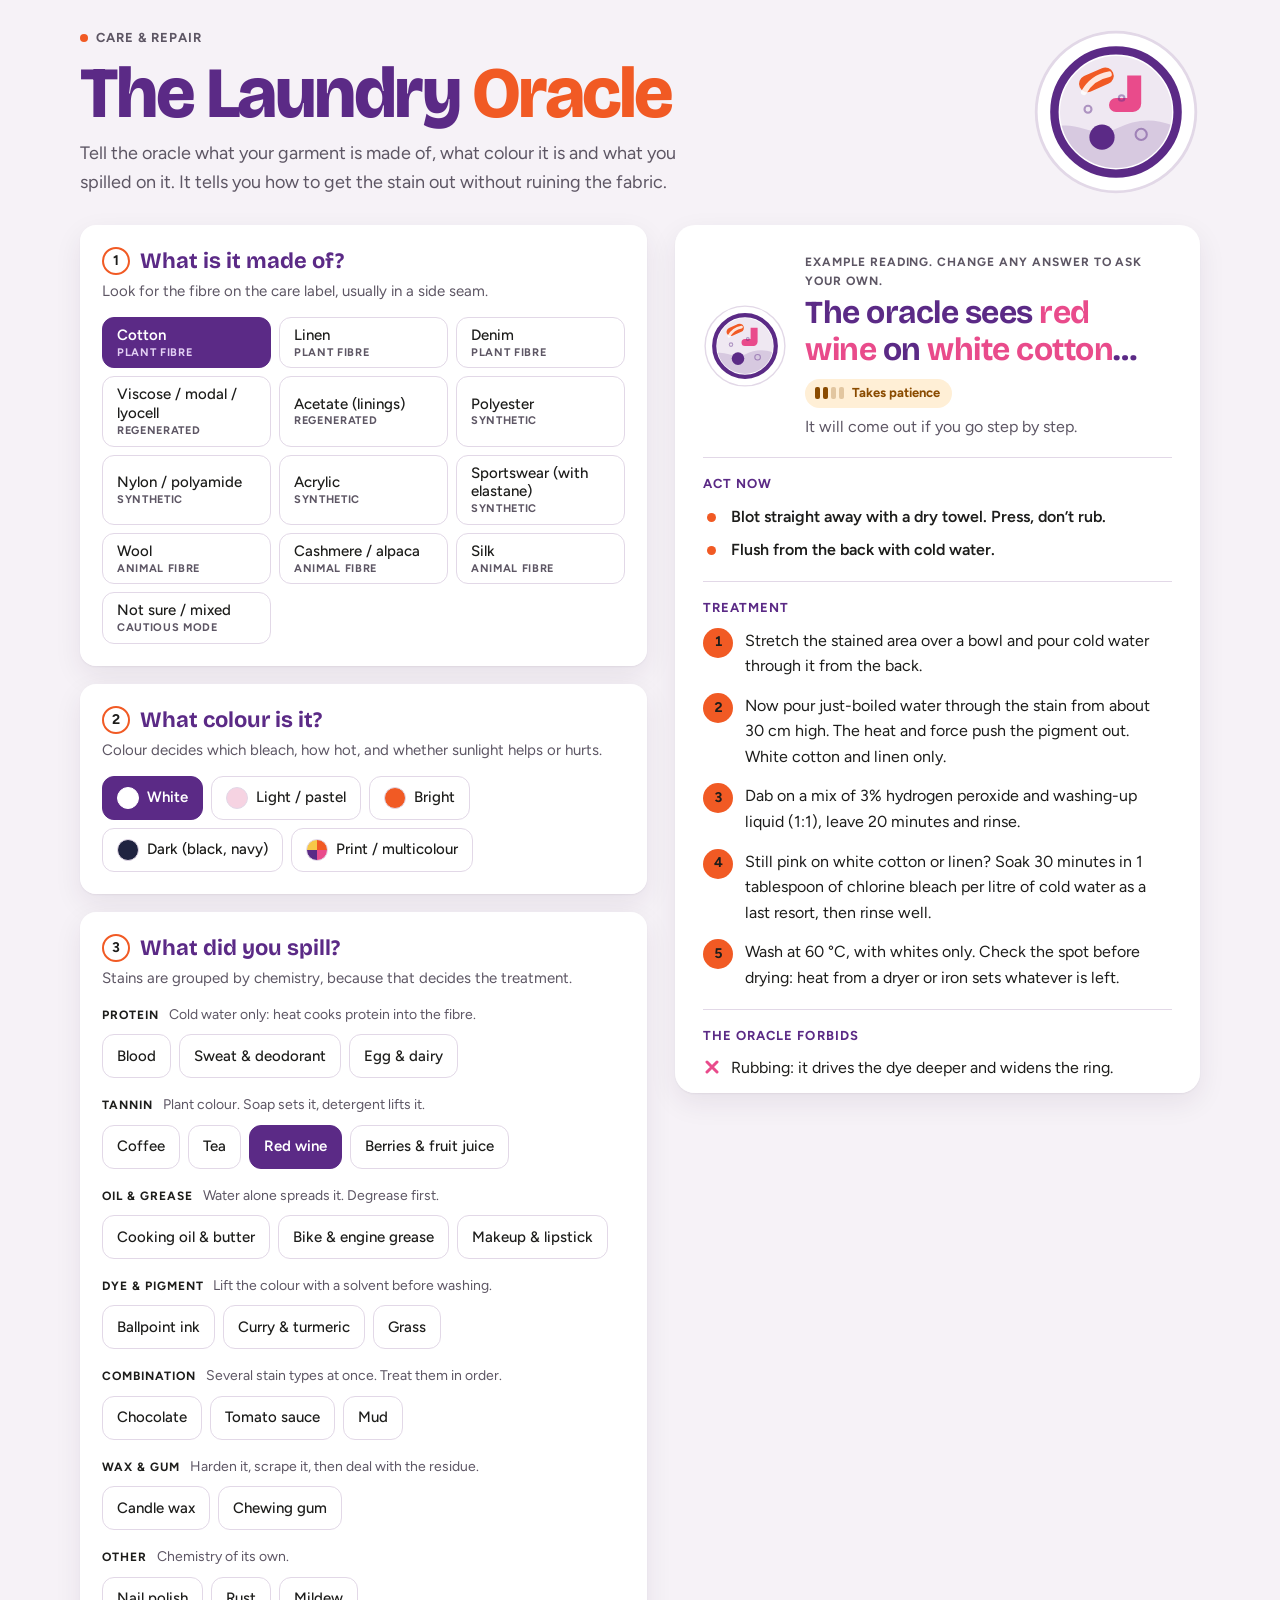
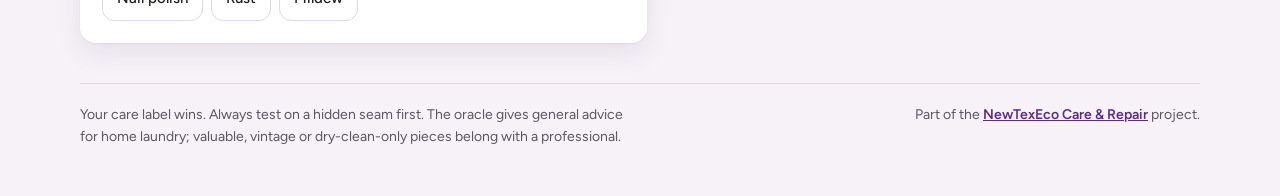
==== index.html @ 6cf2c3ff "Add the Laundry Oracle app Pick a textile, a colour and a stain; the oracle explains how to get it o" ====
<!doctype html>
<html lang="en">
<head>
  <meta charset="utf-8">
  <meta name="viewport" content="width=device-width, initial-scale=1, viewport-fit=cover">
  <title>Laundry Oracle</title>
  <meta name="description" content="Pick a textile, a colour and a stain. The Laundry Oracle tells you how to get it out without ruining the fabric. A NewTexEco Care & Repair tool.">
  <meta name="theme-color" content="#5B2A86">
  <meta property="og:type" content="website">
  <meta property="og:title" content="Laundry Oracle">
  <meta property="og:description" content="Pick a textile, a colour and a stain. The oracle tells you how to get it out.">
  <link rel="icon" href="data:image/svg+xml,%3Csvg xmlns='http://www.w3.org/2000/svg' viewBox='0 0 32 32'%3E%3Ccircle cx='16' cy='16' r='15' fill='%235B2A86'/%3E%3Ccircle cx='16' cy='16' r='10' fill='%23F6F2F7' stroke='%23F15A24' stroke-width='3'/%3E%3Ccircle cx='13.5' cy='18' r='3.5' fill='%23E94B8B'/%3E%3C/svg%3E">
  <link rel="preconnect" href="https://fonts.googleapis.com">
  <link rel="preconnect" href="https://fonts.gstatic.com" crossorigin>
  <link rel="stylesheet" href="https://fonts.googleapis.com/css2?family=Bricolage+Grotesque:opsz,wght@12..96,700;12..96,800&family=Figtree:wght@400;500;600;700&display=swap">
  <link rel="stylesheet" href="style.css">
</head>
<body>
  <main id="app" class="app">
    <noscript><p>The Laundry Oracle needs JavaScript to read your stain.</p></noscript>
  </main>
  <script src="oracle.js"></script>
  <script src="app.js"></script>
</body>
</html>
---- style.css ----
/* Layout: a masthead with a tumbling washing-machine porthole, then a workbench:
   the three questions on the left and the oracle's reading pinned beside them.
   On phones it is one column, with a dock that jumps to the reading. */
:root {
  /* NewTexEco Care & Repair palette */
  --orange: #F15A24;   /* primary accent, icons, highlights */
  --pink: #E94B8B;     /* highlight text, emphasis */
  --purple: #5B2A86;   /* headings, secondary text */
  --charcoal: #1D1D1B; /* body text */

  --bg: #F6F2F7;
  --surface: #FFFFFF;
  --surface-sunk: #EFE8F2;
  --line: #E2D8E7;
  --ink: var(--charcoal);
  --ink-soft: #5D5664;
  --heading: var(--purple);
  --accent: var(--orange);
  --on-accent: #1D1D1B;
  --emph: var(--pink);
  --select-bg: var(--purple);
  --select-fg: #FFFFFF;
  --select-tag: #E3D0F4;
  --focus: var(--orange);
  --shadow: 0 1px 2px rgba(45, 20, 66, 0.06), 0 10px 28px rgba(45, 20, 66, 0.08);

  /* Difficulty, kept apart from the brand accent */
  --lvl1-bg: #E2F3EA; --lvl1-fg: #17643F;
  --lvl2-bg: #FFEFD6; --lvl2-fg: #8A4B00;
  --lvl3-bg: #FCE2EE; --lvl3-fg: #A3164F;
  --lvl4-bg: #5B2A86; --lvl4-fg: #FFFFFF;

  --font-display: 'Bricolage Grotesque', 'Figtree', ui-sans-serif, system-ui, sans-serif;
  --font-body: 'Figtree', ui-sans-serif, system-ui, -apple-system, 'Segoe UI', Roboto, sans-serif;

  --radius: 16px;
}

@media (prefers-color-scheme: dark) {
  :root:not([data-theme="light"]) {
    --bg: #141017;
    --surface: #1F1924;
    --surface-sunk: #2A2230;
    --line: #3A3042;
    --ink: #F2EDF4;
    --ink-soft: #B6ACBD;
    --heading: #CDA9F0;
    --emph: #F06A9F;
    --select-bg: #CDA9F0;
    --select-fg: #1D1D1B;
    --select-tag: #4E3470;
    --shadow: 0 1px 2px rgba(0, 0, 0, 0.4);
    --lvl1-bg: #183526; --lvl1-fg: #8EE0B4;
    --lvl2-bg: #3A2A10; --lvl2-fg: #FFC475;
    --lvl3-bg: #3D1527; --lvl3-fg: #FF8DBB;
    --lvl4-bg: #CDA9F0; --lvl4-fg: #1D1D1B;
    color-scheme: dark;
  }
}
:root[data-theme="dark"] {
  --bg: #141017;
  --surface: #1F1924;
  --surface-sunk: #2A2230;
  --line: #3A3042;
  --ink: #F2EDF4;
  --ink-soft: #B6ACBD;
  --heading: #CDA9F0;
  --emph: #F06A9F;
  --select-bg: #CDA9F0;
  --select-fg: #1D1D1B;
  --select-tag: #4E3470;
  --shadow: 0 1px 2px rgba(0, 0, 0, 0.4);
  --lvl1-bg: #183526; --lvl1-fg: #8EE0B4;
  --lvl2-bg: #3A2A10; --lvl2-fg: #FFC475;
  --lvl3-bg: #3D1527; --lvl3-fg: #FF8DBB;
  --lvl4-bg: #CDA9F0; --lvl4-fg: #1D1D1B;
  color-scheme: dark;
}

/* === Base === */
*, *::before, *::after { box-sizing: border-box; }
[hidden] { display: none !important; }
html { -webkit-text-size-adjust: 100%; }
body {
  margin: 0;
  background: var(--bg);
  color: var(--ink);
  font: 400 1rem/1.6 var(--font-body);
  -webkit-font-smoothing: antialiased;
}
button, input, textarea { font: inherit; }

.app {
  max-width: 1200px;
  margin: 0 auto;
  padding-inline: clamp(16px, 4vw, 40px);
  padding-block: 20px 48px;
}

.sr {
  position: absolute;
  width: 1px;
  height: 1px;
  margin: -1px;
  padding: 0;
  overflow: hidden;
  clip: rect(0 0 0 0);
  white-space: nowrap;
  border: 0;
}

/* === Masthead === */
.masthead {
  display: grid;
  grid-template-columns: minmax(0, 1fr) auto;
  align-items: center;
  gap: 16px 32px;
  padding-block: 8px 28px;
}
.brandline {
  display: flex;
  align-items: center;
  gap: 8px;
  margin: 0;
  font-size: 0.8125rem;
  font-weight: 700;
  letter-spacing: 0.08em;
  text-transform: uppercase;
  color: var(--ink-soft);
}
.brandline::before {
  content: "";
  width: 8px;
  height: 8px;
  border-radius: 50%;
  background: var(--accent);
}
.masthead h1 {
  margin: 10px 0 12px;
  font-family: var(--font-display);
  font-weight: 800;
  font-size: clamp(2.5rem, 6.4vw, 4.5rem);
  line-height: 0.95;
  letter-spacing: -0.035em;
  color: var(--heading);
  text-wrap: balance;
}
.masthead h1 span { color: var(--accent); }
.lede {
  max-width: 54ch;
  margin: 0;
  font-size: 1.125rem;
  color: var(--ink-soft);
  text-wrap: pretty;
}
.masthead .porthole { width: clamp(84px, 15vw, 168px); }

/* === Porthole === */
.porthole { display: block; height: auto; max-width: 100%; overflow: visible; }
.ph-rim { fill: var(--surface); stroke: var(--line); stroke-width: 2; }
.ph-glass { fill: var(--surface-sunk); }
.ph-water { fill: var(--heading); opacity: 0.16; }
.ph-a { fill: var(--accent); }
.ph-b { fill: var(--emph); }
.ph-c { fill: var(--heading); }
.ph-bubble { fill: none; stroke: var(--heading); stroke-width: 1.5; opacity: 0.45; }
.ph-door { fill: none; stroke: var(--heading); stroke-width: 6; }
.ph-shine { fill: none; stroke: var(--surface); stroke-width: 4; stroke-linecap: round; opacity: 0.85; }
.ph-drum { transform-box: view-box; transform-origin: 60px 60px; }
.masthead .ph-drum { animation: drum-idle 28s linear infinite; }
.spin .ph-drum { animation: drum-spin 0.9s cubic-bezier(0.25, 0.8, 0.3, 1); }
@keyframes drum-idle { to { transform: rotate(360deg); } }
@keyframes drum-spin { from { transform: rotate(-320deg); } to { transform: rotate(0deg); } }

/* === Workbench === */
.bench {
  display: grid;
  grid-template-columns: minmax(0, 1fr);
  gap: 24px;
}

/* === Questions === */
.picker { display: grid; gap: 18px; min-width: 0; }
.q {
  min-width: 0;
  margin: 0;
  padding: clamp(16px, 2.4vw, 22px);
  border: 0;
  border-radius: var(--radius);
  background: var(--surface);
  box-shadow: var(--shadow);
}
.q legend {
  float: left;
  width: 100%;
  display: flex;
  align-items: center;
  gap: 10px;
  padding: 0;
  font-family: var(--font-display);
  font-weight: 700;
  font-size: 1.375rem;
  line-height: 1.2;
  color: var(--heading);
}
.q-num {
  display: inline-grid;
  place-items: center;
  flex: none;
  width: 1.75rem;
  height: 1.75rem;
  border: 2px solid var(--accent);
  border-radius: 50%;
  font: 700 0.875rem/1 var(--font-body);
  color: var(--ink);
}
.q-hint {
  clear: both;
  margin: 0;
  padding-top: 4px;
  padding-bottom: 14px;
  font-size: 0.9375rem;
  color: var(--ink-soft);
}

.chips { display: flex; flex-wrap: wrap; gap: 8px; }
.chips--grid { display: grid; grid-template-columns: repeat(auto-fill, minmax(150px, 1fr)); }
.chip {
  display: inline-flex;
  align-items: center;
  gap: 8px;
  min-height: 44px;
  padding: 8px 14px;
  border: 1.5px solid var(--line);
  border-radius: 12px;
  background: var(--surface);
  color: var(--ink);
  font-size: 0.9375rem;
  font-weight: 500;
  line-height: 1.25;
  cursor: pointer;
  user-select: none;
  transition: border-color 0.15s, background-color 0.15s, color 0.15s;
}
.chip:hover { border-color: var(--heading); }
input:checked + .chip {
  border-color: var(--select-bg);
  background: var(--select-bg);
  color: var(--select-fg);
  font-weight: 600;
}
input:focus-visible + .chip { outline: 3px solid var(--focus); outline-offset: 2px; }
.chip--textile { flex-direction: column; align-items: flex-start; justify-content: center; gap: 1px; }
.chip-tag {
  font-size: 0.6875rem;
  font-weight: 700;
  letter-spacing: 0.06em;
  text-transform: uppercase;
  color: var(--ink-soft);
}
input:checked + .chip .chip-tag { color: var(--select-tag); }
.swatch {
  flex: none;
  width: 22px;
  height: 22px;
  border: 1.5px solid var(--line);
  border-radius: 50%;
}
.swatch--print { background: conic-gradient(var(--orange) 0 25%, var(--pink) 0 50%, var(--purple) 0 75%, #F7C948 0); }
input:checked + .chip .swatch { border-color: var(--select-fg); }

.stain-groups { display: grid; gap: 16px; }
.group-head {
  display: flex;
  flex-wrap: wrap;
  align-items: baseline;
  gap: 2px 10px;
  margin: 0 0 8px;
  font-size: 0.875rem;
  color: var(--ink-soft);
}
.group-name {
  font-size: 0.75rem;
  font-weight: 700;
  letter-spacing: 0.08em;
  text-transform: uppercase;
  color: var(--ink);
}

/* === Reading === */
.reading {
  min-width: 0;
  padding: clamp(18px, 3vw, 28px);
  border-radius: calc(var(--radius) + 4px);
  background: var(--surface);
  box-shadow: var(--shadow);
  scroll-margin-top: 16px;
}
.reading-head {
  display: grid;
  grid-template-columns: auto minmax(0, 1fr);
  align-items: center;
  gap: 18px;
  padding-bottom: 18px;
  border-bottom: 1px solid var(--line);
}
.reading-head .porthole { width: clamp(64px, 9vw, 84px); }
.eyebrow {
  margin: 0;
  font-size: 0.75rem;
  font-weight: 700;
  letter-spacing: 0.08em;
  text-transform: uppercase;
  color: var(--ink-soft);
}
.prophecy {
  margin: 4px 0 10px;
  font-family: var(--font-display);
  font-weight: 700;
  font-size: clamp(1.45rem, 2.6vw, 2rem);
  line-height: 1.15;
  letter-spacing: -0.015em;
  color: var(--heading);
  text-wrap: balance;
}
.prophecy em { font-style: normal; color: var(--emph); }
.omen {
  display: flex;
  flex-wrap: wrap;
  align-items: center;
  gap: 6px 12px;
  margin: 0;
  color: var(--ink-soft);
}
.pill {
  display: inline-flex;
  align-items: center;
  gap: 8px;
  padding: 4px 12px 4px 10px;
  border-radius: 999px;
  background: var(--lvl-bg);
  color: var(--lvl-fg);
  font-size: 0.8125rem;
  font-weight: 700;
}
.pill[data-level="1"] { --lvl-bg: var(--lvl1-bg); --lvl-fg: var(--lvl1-fg); }
.pill[data-level="2"] { --lvl-bg: var(--lvl2-bg); --lvl-fg: var(--lvl2-fg); }
.pill[data-level="3"] { --lvl-bg: var(--lvl3-bg); --lvl-fg: var(--lvl3-fg); }
.pill[data-level="4"] { --lvl-bg: var(--lvl4-bg); --lvl-fg: var(--lvl4-fg); }
.meter { display: inline-flex; gap: 3px; }
.meter i { width: 5px; height: 12px; border-radius: 2px; background: currentColor; opacity: 0.25; }
.meter i.on { opacity: 1; }

.reading-body.fresh { animation: settle 0.45s ease-out; }
@keyframes settle { from { opacity: 0.35; transform: translateY(4px); } }

.block { padding-block: 18px; border-bottom: 1px solid var(--line); }
.block h3 {
  margin: 0 0 12px;
  font-size: 0.8125rem;
  font-weight: 700;
  line-height: 1.2;
  letter-spacing: 0.08em;
  text-transform: uppercase;
  color: var(--heading);
}
.list { display: grid; gap: 8px; margin: 0; padding: 0; list-style: none; }
.list li { display: grid; grid-template-columns: 18px minmax(0, 1fr); gap: 10px; }
.list li::before {
  content: "";
  width: 9px;
  height: 9px;
  margin: 0.55em 0 0 4px;
  border-radius: 50%;
  background: var(--accent);
}
.act-now .list li { font-weight: 600; }

.steps { display: grid; gap: 14px; margin: 0; padding: 0; list-style: none; counter-reset: step; }
.steps li { display: grid; grid-template-columns: 30px minmax(0, 1fr); gap: 12px; counter-increment: step; }
.steps li::before {
  content: counter(step);
  display: grid;
  place-items: center;
  width: 30px;
  height: 30px;
  border-radius: 50%;
  background: var(--accent);
  color: var(--on-accent);
  font-weight: 700;
  font-size: 0.875rem;
  font-variant-numeric: tabular-nums;
}
.caution {
  display: inline-block;
  margin-right: 6px;
  padding: 1px 8px;
  border-radius: 999px;
  background: var(--lvl2-bg);
  color: var(--lvl2-fg);
  font-size: 0.6875rem;
  font-weight: 700;
  letter-spacing: 0.06em;
  text-transform: uppercase;
  vertical-align: 2px;
}

.forbid .list li::before {
  width: 14px;
  height: 14px;
  margin: 0.3em 0 0 2px;
  border-radius: 0;
  background: var(--emph);
  -webkit-mask: var(--x-mark) center / contain no-repeat;
  mask: var(--x-mark) center / contain no-repeat;
}
.forbid { --x-mark: url("data:image/svg+xml,%3Csvg xmlns='http://www.w3.org/2000/svg' viewBox='0 0 14 14'%3E%3Cpath d='M2 2l10 10M12 2L2 12' stroke='black' stroke-width='3' stroke-linecap='round'/%3E%3C/svg%3E"); }

.care-row {
  display: grid;
  grid-template-columns: repeat(auto-fit, minmax(54px, 1fr));
  gap: 12px 6px;
  margin: 0 0 14px;
}
.care-sym { display: grid; justify-items: center; align-content: start; gap: 6px; margin: 0; text-align: center; }
.care-sym svg { width: 46px; height: 46px; color: var(--ink); }
.care-sym.is-on svg { color: var(--accent); }
.care-sym figcaption { font-size: 0.75rem; line-height: 1.3; color: var(--ink-soft); }
.care-lines { margin: 0; padding-left: 1.1rem; color: var(--ink-soft); font-size: 0.9375rem; }
.care-lines li + li { margin-top: 2px; }

.kit-list { display: flex; flex-wrap: wrap; gap: 6px; margin: 0; padding: 0; list-style: none; }
.kit-list li {
  padding: 4px 12px;
  border-radius: 999px;
  background: var(--surface-sunk);
  font-size: 0.875rem;
}

.tip { margin: 0; padding-block: 16px; font-size: 0.9375rem; }
.tip strong { color: var(--emph); }

.dried {
  padding: 12px 14px;
  border-radius: 12px;
  background: var(--surface-sunk);
}
.dried summary { font-weight: 600; cursor: pointer; }
.dried summary:focus-visible { outline: 3px solid var(--focus); outline-offset: 2px; border-radius: 4px; }
.dried p { margin: 8px 0 0; font-size: 0.9375rem; color: var(--ink-soft); }

.actions { display: flex; flex-wrap: wrap; align-items: center; gap: 8px 14px; padding-top: 18px; }
.btn {
  appearance: none;
  min-height: 44px;
  padding: 12px 20px;
  border: 0;
  border-radius: 999px;
  background: var(--select-bg);
  color: var(--select-fg);
  font-size: 0.9375rem;
  font-weight: 700;
  line-height: 1;
  cursor: pointer;
  transition: background-color 0.15s, color 0.15s;
}
.btn:hover { background: var(--accent); color: var(--on-accent); }
.btn:focus-visible { outline: 3px solid var(--focus); outline-offset: 2px; }
.copy-status { font-size: 0.875rem; color: var(--ink-soft); }
.copy-fallback {
  width: 100%;
  min-height: 180px;
  padding: 10px;
  border: 1px solid var(--line);
  border-radius: 10px;
  background: var(--surface-sunk);
  color: var(--ink);
  font: 0.8125rem/1.5 ui-monospace, SFMono-Regular, Menlo, Consolas, monospace;
}

/* === Footer === */
.site-foot {
  display: flex;
  flex-wrap: wrap;
  justify-content: space-between;
  gap: 8px 24px;
  margin-top: 40px;
  padding-top: 20px;
  border-top: 1px solid var(--line);
  font-size: 0.875rem;
  color: var(--ink-soft);
}
.site-foot p { margin: 0; max-width: 62ch; }
.site-foot a { color: var(--heading); font-weight: 600; }
.site-foot a:focus-visible { outline: 3px solid var(--focus); outline-offset: 2px; }

/* === Phone dock === */
.dock {
  position: fixed;
  left: 0;
  right: 0;
  bottom: 0;
  z-index: 10;
  display: flex;
  align-items: center;
  justify-content: space-between;
  gap: 12px;
  padding: 10px 16px calc(10px + env(safe-area-inset-bottom, 0px));
  background: var(--select-bg);
  color: var(--select-fg);
  transition: transform 0.2s ease;
}
.dock.is-away { transform: translateY(110%); }
.dock-sum {
  min-width: 0;
  overflow: hidden;
  font-size: 0.875rem;
  font-weight: 600;
  text-overflow: ellipsis;
  white-space: nowrap;
}
.dock .btn { flex: none; padding: 10px 16px; background: var(--accent); color: var(--on-accent); }

@media (max-width: 959px) {
  .app { padding-bottom: 96px; }
}

@media (min-width: 960px) {
  .bench {
    grid-template-columns: minmax(0, 1.08fr) minmax(0, 1fr);
    align-items: start;
    gap: 28px;
  }
  .reading {
    position: sticky;
    top: calc(env(safe-area-inset-top, 0px) + 16px);
    max-height: calc(100vh - 32px);
    overflow-y: auto;
    overscroll-behavior: contain;
  }
  .dock { display: none; }
}

@media (max-width: 480px) {
  .masthead { grid-template-columns: minmax(0, 1fr) 76px; gap: 12px; }
  .lede { font-size: 1rem; }
  .chips--grid { grid-template-columns: repeat(2, minmax(0, 1fr)); }
  .reading-head { gap: 12px; align-items: start; }
  .reading-head .porthole { width: 52px; }
}

@media (prefers-reduced-motion: reduce) {
  *, *::before, *::after {
    animation: none !important;
    transition: none !important;
  }
}
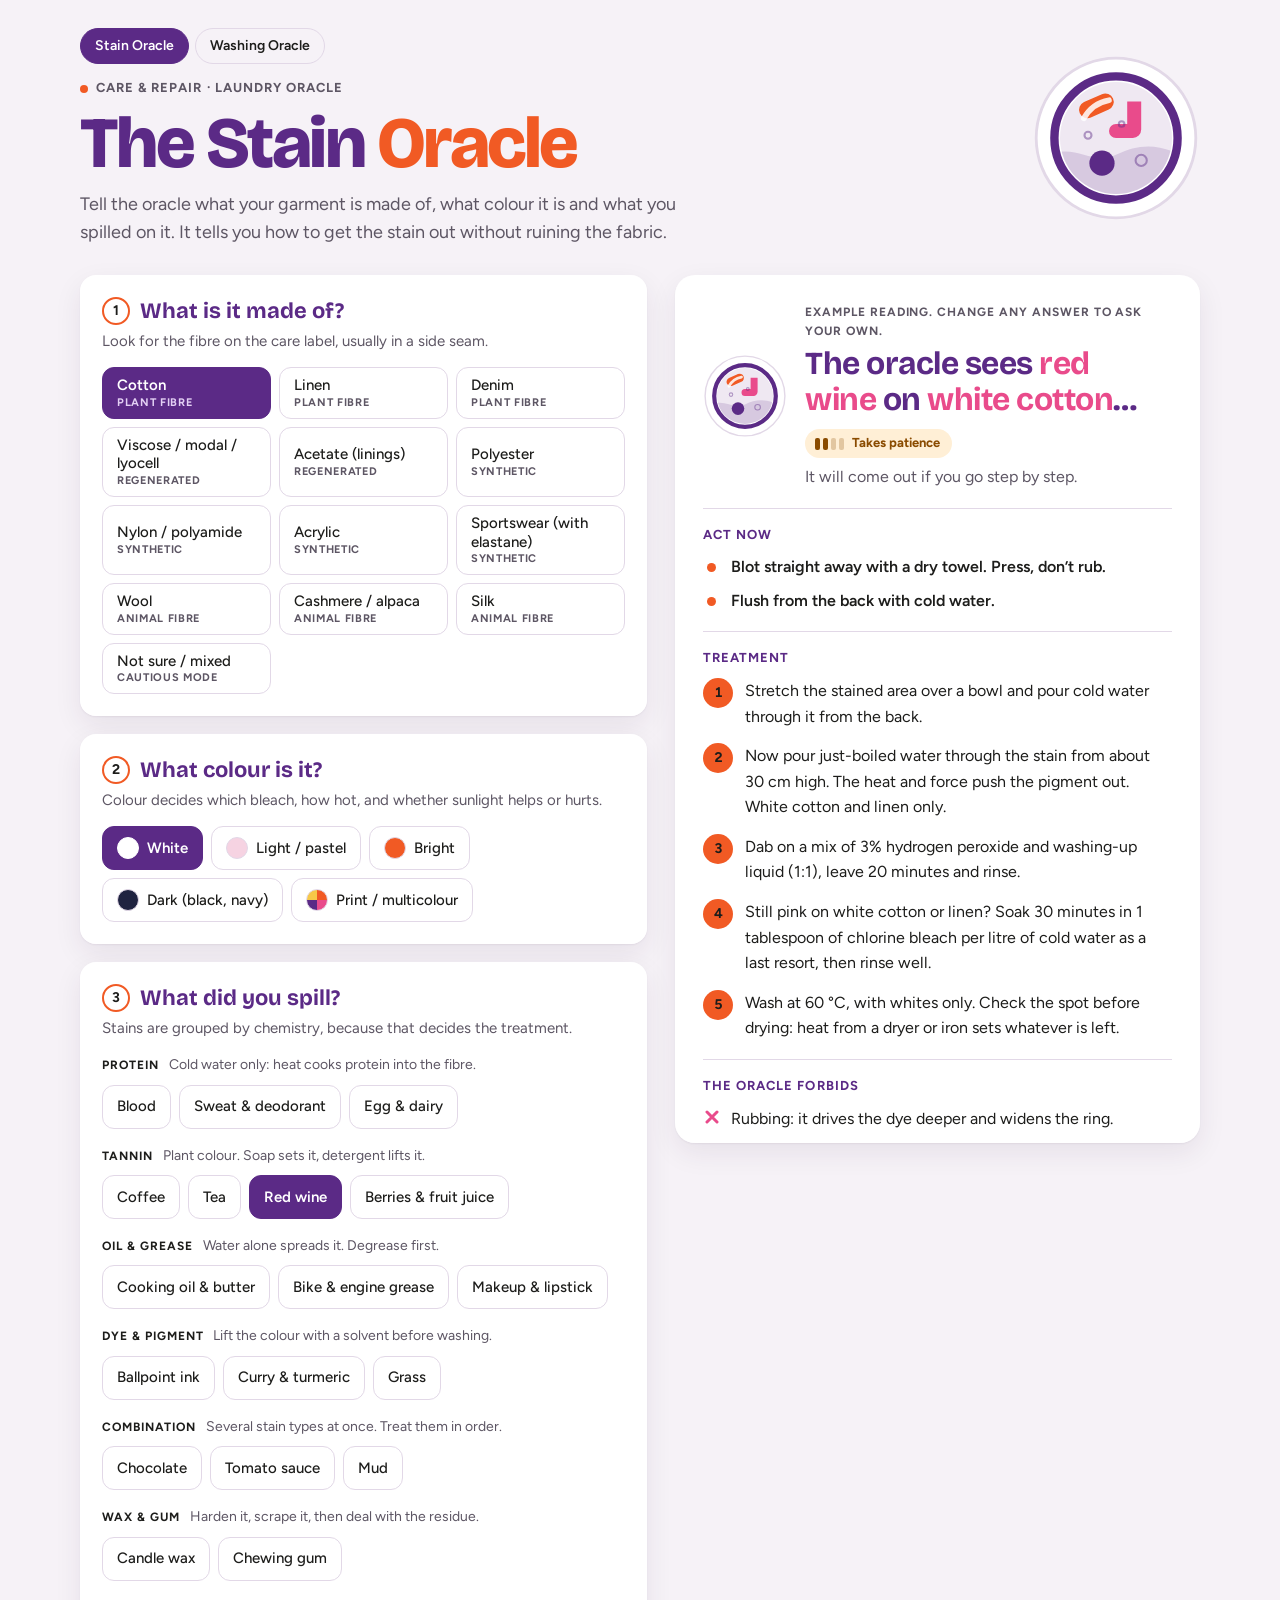
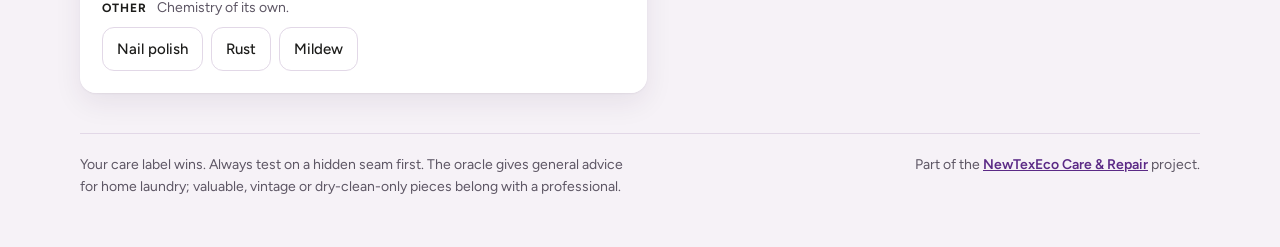
==== commit f57c9786: "Add the Washing Oracle and link it from the Stain Oracle A second page at /washing/: say what matter" ====
--- a/index.html
+++ b/index.html
@@ -3,7 +3,7 @@
 <head>
   <meta charset="utf-8">
   <meta name="viewport" content="width=device-width, initial-scale=1, viewport-fit=cover">
-  <title>Laundry Oracle</title>
+  <title>Stain Oracle</title>
   <meta name="description" content="Pick a textile, a colour and a stain. The Laundry Oracle tells you how to get it out without ruining the fabric. A NewTexEco Care & Repair tool.">
   <meta name="theme-color" content="#5B2A86">
   <meta property="og:type" content="website">
--- a/style.css
+++ b/style.css
@@ -478,6 +478,34 @@
   font: 0.8125rem/1.5 ui-monospace, SFMono-Regular, Menlo, Consolas, monospace;
 }
 
+/* === Nav between the two oracles === */
+.oracle-nav { display: flex; flex-wrap: wrap; gap: 6px; margin: 0 0 14px; }
+.oracle-nav a {
+  display: inline-flex;
+  align-items: center;
+  min-height: 36px;
+  padding: 6px 14px;
+  border: 1.5px solid var(--line);
+  border-radius: 999px;
+  color: var(--ink);
+  font-size: 0.875rem;
+  font-weight: 600;
+  text-decoration: none;
+}
+.oracle-nav a:hover { border-color: var(--heading); }
+.oracle-nav a[aria-current="page"] { border-color: var(--select-bg); background: var(--select-bg); color: var(--select-fg); }
+.oracle-nav a:focus-visible { outline: 3px solid var(--focus); outline-offset: 2px; }
+
+.btn--ghost {
+  display: inline-flex;
+  align-items: center;
+  border: 1.5px solid var(--select-bg);
+  background: transparent;
+  color: var(--heading);
+  text-decoration: none;
+}
+.btn--ghost:hover { border-color: var(--accent); }
+
 /* === Footer === */
 .site-foot {
   display: flex;
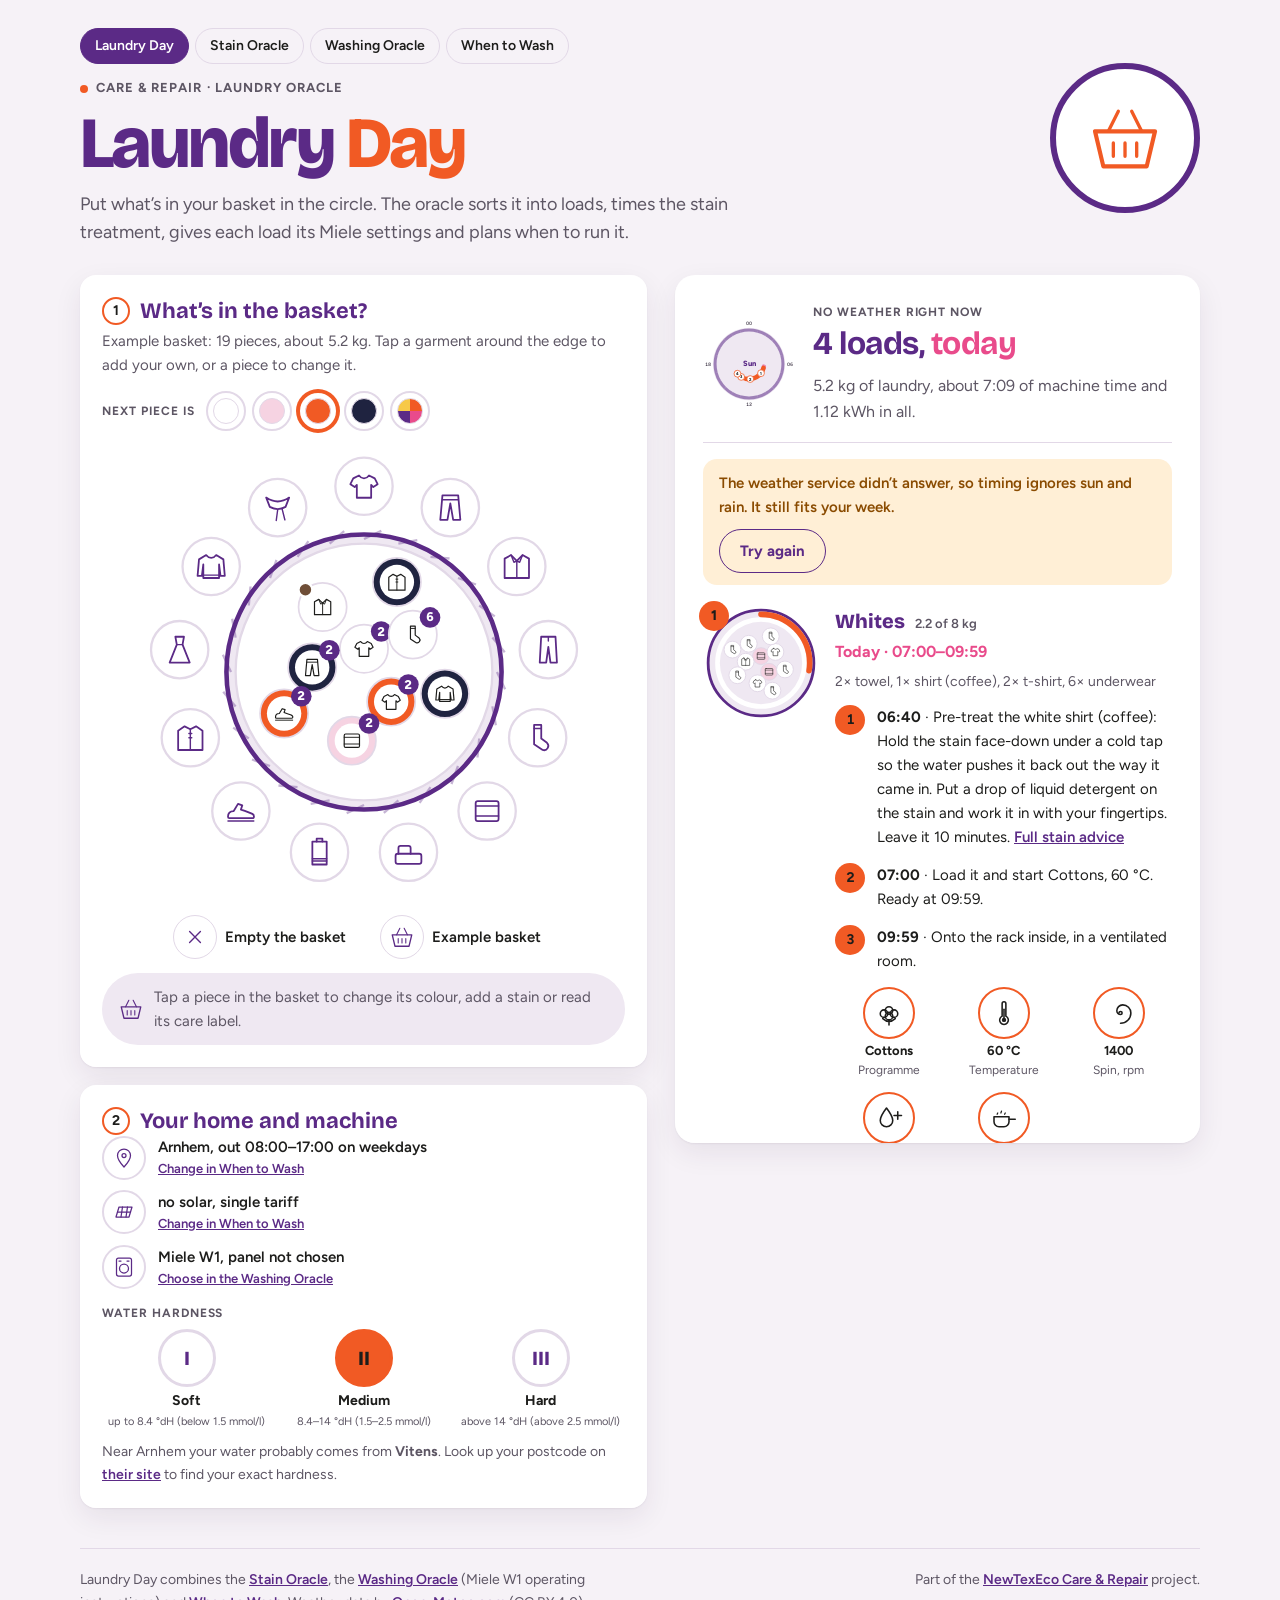
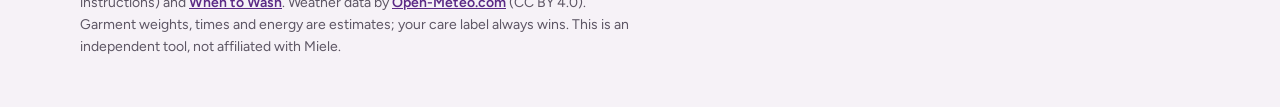
==== commit fc5d53ca: "Add Laundry Day as the front page: basket to loads to a timed day plan Laundry Day brings the three " ====
--- a/index.html
+++ b/index.html
@@ -3,23 +3,31 @@
 <head>
   <meta charset="utf-8">
   <meta name="viewport" content="width=device-width, initial-scale=1, viewport-fit=cover">
-  <title>Stain Oracle</title>
-  <meta name="description" content="Pick a textile, a colour and a stain. The Laundry Oracle tells you how to get it out without ruining the fabric. A NewTexEco Care & Repair tool.">
+  <title>Laundry Day</title>
+  <meta name="description" content="Put your laundry basket in the circle: Laundry Day sorts it into loads, times the stain treatment, gives each load its Miele settings and plans when to run it. A NewTexEco Care & Repair tool.">
   <meta name="theme-color" content="#5B2A86">
   <meta property="og:type" content="website">
-  <meta property="og:title" content="Laundry Oracle">
-  <meta property="og:description" content="Pick a textile, a colour and a stain. The oracle tells you how to get it out.">
+  <meta property="og:title" content="Laundry Day">
+  <meta property="og:description" content="Sort your basket into loads, treat the stains on time, wash with the right settings at the right moment.">
   <link rel="icon" href="data:image/svg+xml,%3Csvg xmlns='http://www.w3.org/2000/svg' viewBox='0 0 32 32'%3E%3Ccircle cx='16' cy='16' r='15' fill='%235B2A86'/%3E%3Ccircle cx='16' cy='16' r='10' fill='%23F6F2F7' stroke='%23F15A24' stroke-width='3'/%3E%3Ccircle cx='13.5' cy='18' r='3.5' fill='%23E94B8B'/%3E%3C/svg%3E">
   <link rel="preconnect" href="https://fonts.googleapis.com">
   <link rel="preconnect" href="https://fonts.gstatic.com" crossorigin>
-  <link rel="stylesheet" href="https://fonts.googleapis.com/css2?family=Bricolage+Grotesque:opsz,wght@12..96,700;12..96,800&family=Figtree:wght@400;500;600;700&display=swap">
+  <link rel="preconnect" href="https://api.open-meteo.com" crossorigin>
+  <link rel="stylesheet" href="https://fonts.googleapis.com/css2?family=Bricolage+Grotesque:opsz,wght@12..96,700;12..96,800&family=Figtree:wght@400;500;600;700;800&display=swap">
   <link rel="stylesheet" href="style.css">
+  <link rel="stylesheet" href="washing/washing.css">
+  <link rel="stylesheet" href="when/when.css">
+  <link rel="stylesheet" href="day/day.css">
 </head>
 <body>
   <main id="app" class="app">
-    <noscript><p>The Laundry Oracle needs JavaScript to read your stain.</p></noscript>
+    <noscript><p>Laundry Day needs JavaScript to sort your basket and plan your loads.</p></noscript>
   </main>
   <script src="oracle.js"></script>
-  <script src="app.js"></script>
+  <script src="washing/icons.js"></script>
+  <script src="washing/washing.js"></script>
+  <script src="when/when.js"></script>
+  <script src="day/day.js"></script>
+  <script src="day/day-app.js"></script>
 </body>
 </html>
--- a/washing/washing.css
+++ b/washing/washing.css
@@ -0,0 +1,308 @@
+/* Washing Oracle: styles on top of ../style.css (same tokens, same workbench).
+   Every control is a circle or a polygon, like the machine: dial, porthole, round sensor buttons. */
+
+/* === Questions === */
+.q-row { display: grid; grid-template-columns: minmax(0, 1fr); gap: 18px; }
+/* Three across only when the form has the full page width (tablet); stacked beside the reading. */
+@media (min-width: 720px) and (max-width: 959px) { .q-row { grid-template-columns: repeat(3, minmax(0, 1fr)); } }
+.q--mini legend { font-size: 1.125rem; }
+.q--mini .mini-wrap { clear: both; padding-top: 6px; }
+
+/* Balance pad */
+.pad-wrap { clear: both; position: relative; display: grid; justify-items: center; gap: 10px; }
+.pad { width: 100%; max-width: 440px; height: auto; touch-action: none; cursor: crosshair; border-radius: 12px; }
+.pad:focus-visible { outline: 3px solid var(--focus); outline-offset: 4px; }
+.pad-face { fill: var(--surface-sunk); stroke: var(--line); stroke-width: 2; }
+.pad-ring { fill: none; stroke: var(--line); stroke-width: 1.5; stroke-dasharray: 4 5; }
+.pad-spoke { stroke: var(--line); stroke-width: 1.2; }
+.pad-weights { fill: var(--accent); fill-opacity: 0.22; stroke: var(--accent); stroke-width: 2.5; stroke-linejoin: round; transition: all 0.12s; }
+.corner { cursor: pointer; outline: none; }
+.corner-hit { fill: transparent; }
+.corner-dot { fill: var(--surface); stroke: var(--heading); stroke-width: 2.5; }
+.corner-name { font-family: var(--font-body); font-size: 13px; font-weight: 700; fill: var(--ink); }
+.corner-pct { font-size: 12px; font-weight: 600; fill: var(--ink-soft); font-variant-numeric: tabular-nums; }
+.corner.is-strong .corner-name { fill: var(--heading); }
+.corner.is-strong .corner-pct { fill: var(--emph); font-weight: 800; }
+.corner.is-strong .corner-dot { fill: var(--accent); stroke: var(--accent); }
+.corner:hover .corner-dot, .corner:focus-visible .corner-dot { fill: var(--accent); stroke: var(--accent); }
+.corner:focus-visible .corner-hit { stroke: var(--focus); stroke-width: 3; }
+.handle-halo { fill: var(--select-bg); fill-opacity: 0.18; }
+.handle-dot { fill: var(--select-bg); stroke: var(--surface); stroke-width: 3; }
+.pad:active .handle-halo { fill-opacity: 0.3; }
+
+.round-btn {
+  appearance: none;
+  display: inline-flex;
+  align-items: center;
+  gap: 8px;
+  padding: 0 14px 0 0;
+  border: 0;
+  background: none;
+  color: var(--ink);
+  font-weight: 600;
+  font-size: 0.9375rem;
+  cursor: pointer;
+  border-radius: 999px;
+}
+.round-btn:focus-visible { outline: 3px solid var(--focus); outline-offset: 2px; }
+.round-btn-face {
+  display: inline-grid;
+  place-items: center;
+  flex: none;
+  width: 44px;
+  height: 44px;
+  border: 1.5px solid var(--line);
+  border-radius: 50%;
+  background: var(--surface);
+  color: var(--heading);
+}
+.round-btn-face .icon { width: 26px; height: 26px; }
+.round-btn:hover .round-btn-face { border-color: var(--accent); color: var(--accent); }
+
+/* Fabric dial */
+.dial-wrap { clear: both; display: grid; justify-items: center; }
+.dial { width: 100%; max-width: 460px; height: auto; touch-action: none; border-radius: 50%; }
+.dial-wrap:focus-within .dial { outline: 3px solid var(--focus); outline-offset: 2px; }
+.dial-bezel { fill: none; stroke: var(--line); stroke-width: 2; }
+.dial-tick { stroke: var(--line); stroke-width: 3; stroke-linecap: round; }
+.dial-tick.is-on { stroke: var(--accent); stroke-width: 5; }
+.dial-label { font-family: var(--font-body); font-size: 15px; font-weight: 500; fill: var(--ink-soft); cursor: pointer; }
+.dial-label:hover { fill: var(--ink); }
+.dial-label.is-on { fill: var(--heading); font-weight: 800; }
+.knob { cursor: grab; }
+.knob:active { cursor: grabbing; }
+.knob-face { fill: var(--surface); stroke: var(--line); stroke-width: 2; filter: drop-shadow(0 3px 6px rgba(45, 20, 66, 0.15)); }
+.knob-ring { fill: var(--surface-sunk); }
+.knob-pointer { transform-box: view-box; transform-origin: 0 0; transition: transform 0.35s cubic-bezier(0.3, 0.7, 0.3, 1); }
+.knob-pointer rect { fill: var(--accent); }
+.knob-name { font-family: var(--font-display); font-size: 24px; font-weight: 800; fill: var(--heading); }
+.knob-tag { font-size: 11px; font-weight: 700; letter-spacing: 0.08em; text-transform: uppercase; fill: var(--ink-soft); }
+
+/* Colour, soil, load */
+.mini-wrap { display: grid; justify-items: center; }
+.mini { width: 100%; max-width: 260px; height: auto; touch-action: none; }
+.mini-wrap:focus-within .mini { outline: 3px solid var(--focus); outline-offset: 2px; border-radius: 16px; }
+.mini-rim { fill: var(--surface); stroke: var(--heading); stroke-width: 5; }
+.mini-glass { fill: var(--surface-sunk); stroke: var(--line); stroke-width: 1.5; transition: fill 0.2s; }
+.mini-shine { fill: none; stroke: var(--surface); stroke-width: 4; stroke-linecap: round; opacity: 0.8; }
+.mini-caption { font-size: 15px; font-weight: 700; fill: var(--ink); }
+.sw { cursor: pointer; }
+.sw-ring { fill: var(--surface); stroke: var(--line); stroke-width: 2; }
+.sw-fill { stroke: var(--line); stroke-width: 1.5; }
+.sw:hover .sw-ring { stroke: var(--heading); }
+.sw.is-on .sw-ring { stroke: var(--accent); stroke-width: 4; }
+.opt { cursor: pointer; }
+.opt-hit { fill: transparent; }
+.opt .icon { color: var(--ink-soft); }
+.opt-label { font-size: 13px; font-weight: 600; fill: var(--ink-soft); }
+.opt:hover .icon, .opt:hover .opt-label { color: var(--ink); fill: var(--ink); }
+.opt.is-on .icon { color: var(--accent); }
+.opt.is-on .opt-label { fill: var(--heading); font-weight: 800; }
+.knob--small .knob-face { fill: var(--surface); }
+#soil-pointer { transform-box: view-box; transition: transform 0.3s cubic-bezier(0.3, 0.7, 0.3, 1); }
+#soil-pointer rect { fill: var(--accent); }
+.drum-load { fill: var(--emph); fill-opacity: 0.55; stroke: var(--emph); stroke-width: 2; transition: d 0.3s; }
+.drum-door { fill: none; stroke: var(--line); stroke-width: 3; }
+.lvl-dot { fill: var(--surface); stroke: var(--line); stroke-width: 2; }
+.opt.is-on .lvl-dot { fill: var(--accent); stroke: var(--accent); }
+
+.stain-link {
+  display: flex;
+  align-items: center;
+  gap: 12px;
+  padding: 14px 18px 14px 14px;
+  border-radius: 999px;
+  background: var(--surface);
+  box-shadow: var(--shadow);
+  color: var(--ink);
+  text-decoration: none;
+  font-size: 0.9375rem;
+}
+.stain-link strong { color: var(--heading); }
+.stain-link:hover .round-btn-face { border-color: var(--accent); color: var(--accent); }
+.stain-link:focus-visible { outline: 3px solid var(--focus); outline-offset: 2px; }
+
+/* === Reading === */
+.callout {
+  display: grid;
+  gap: 6px;
+  margin: 16px 0 0;
+  padding: 12px 16px;
+  border-radius: 14px;
+  background: var(--lvl2-bg);
+  color: var(--lvl2-fg);
+  list-style: none;
+  font-size: 0.9375rem;
+  font-weight: 600;
+}
+.sensors {
+  display: grid;
+  grid-template-columns: repeat(auto-fill, minmax(92px, 1fr));
+  gap: 14px 8px;
+  margin: 0;
+  padding: 0;
+  list-style: none;
+}
+.sensor { display: grid; justify-items: center; align-content: start; gap: 4px; text-align: center; min-width: 0; }
+.sensor-face {
+  display: grid;
+  place-items: center;
+  width: 64px;
+  height: 64px;
+  border: 2px solid var(--accent);
+  border-radius: 50%;
+  background: var(--surface);
+  color: var(--ink);
+}
+.sensor-face .icon { width: 36px; height: 36px; }
+.sensor-face--sm { width: 48px; height: 48px; flex: none; }
+.sensor-face--sm .icon { width: 28px; height: 28px; }
+.sensor-value { font-weight: 700; font-size: 0.9375rem; line-height: 1.2; overflow-wrap: anywhere; }
+.sensor-cap { font-size: 0.75rem; color: var(--ink-soft); line-height: 1.25; }
+.note { margin: 14px 0 0; font-size: 0.9375rem; color: var(--ink-soft); }
+
+.gauges { display: grid; grid-template-columns: repeat(3, minmax(0, 1fr)); gap: 8px; }
+.gauge { display: grid; justify-items: center; gap: 4px; margin: 0; text-align: center; }
+.gauge > svg { width: 84px; height: 84px; }
+.gauge .icon { color: var(--ink-soft); }
+.g-track { fill: none; stroke: var(--surface-sunk); stroke-width: 8; }
+.g-arc { fill: none; stroke: var(--accent); stroke-width: 8; stroke-linecap: round; }
+.gauge figcaption { display: grid; line-height: 1.25; }
+.gauge strong { font-size: 1rem; font-variant-numeric: tabular-nums; }
+.gauge span { font-size: 0.75rem; color: var(--ink-soft); }
+
+.panel-scroll { overflow-x: auto; margin: 0 -4px 14px; padding: 4px; }
+.panel { display: block; width: 100%; min-width: 440px; height: auto; font-family: var(--font-body); }
+.pn-fascia { fill: var(--surface-sunk); stroke: var(--line); stroke-width: 2; }
+.pn-bezel { fill: var(--surface); stroke: var(--line); stroke-width: 2; }
+.pn-knob { fill: var(--surface); stroke: var(--ink-soft); stroke-width: 2; }
+.pn-tick { stroke: var(--ink-soft); stroke-width: 2.5; stroke-linecap: round; opacity: 0.5; }
+.pn-tick.is-lit { stroke: var(--accent); stroke-width: 4; opacity: 1; }
+.pn-pointer { stroke: var(--accent); stroke-width: 6; stroke-linecap: round; }
+.pn-hub { fill: var(--accent); }
+.pn-callout { font-size: 15px; font-weight: 800; fill: var(--heading); }
+.pn-dim { color: var(--ink-soft); }
+.pn-screen { fill: #1D1D1B; }
+.pn-digits { font: 700 24px/1 ui-monospace, SFMono-Regular, Menlo, Consolas, monospace; fill: #F7F3F8; letter-spacing: 0.06em; }
+.pn-line { font: 700 18px/1 ui-monospace, SFMono-Regular, Menlo, Consolas, monospace; fill: #F7F3F8; white-space: pre; }
+.pn-note { font-size: 14px; font-weight: 600; fill: var(--ink); }
+.pn-hint { font-size: 12px; fill: var(--ink-soft); }
+.pn-led circle { fill: var(--surface); stroke: var(--ink-soft); stroke-width: 1.5; }
+.pn-led text { font-size: 12px; font-weight: 600; fill: var(--ink-soft); }
+.pn-led.is-lit circle { fill: var(--accent); stroke: var(--accent); }
+.pn-led.is-lit text { fill: var(--ink); font-weight: 800; }
+.pn-pill rect { fill: var(--surface); stroke: var(--line); stroke-width: 1.5; }
+.pn-pill text { font-size: 12px; font-weight: 600; fill: var(--ink-soft); }
+.pn-pill.is-lit rect { fill: var(--accent); stroke: var(--accent); }
+.pn-pill.is-lit text { fill: var(--on-accent); font-weight: 800; }
+.pn-sensor circle { fill: var(--surface); stroke: var(--line); stroke-width: 1.5; }
+.pn-sensor .icon { color: var(--ink-soft); }
+.pn-sensor.is-lit circle { fill: var(--accent); stroke: var(--accent); }
+.pn-sensor.is-lit .icon { color: var(--on-accent); }
+.pn-sym { font-size: 15px; font-weight: 700; fill: var(--ink-soft); }
+.pn-sym--ok { font-size: 10px; }
+.pn-cap { font-size: 9px; font-weight: 600; fill: var(--ink-soft); }
+.pn-sensor.is-lit .pn-cap { fill: var(--ink); }
+.scr { fill: #141217; }
+.scr-tile rect { fill: #2A2430; }
+.scr-tile text { font-size: 14px; font-weight: 600; fill: #CFC6D6; }
+.scr-tile.is-lit rect { fill: #F15A24; }
+.scr-tile.is-lit text { fill: #1D1D1B; font-weight: 800; }
+.scr-chip rect { fill: none; stroke: #F15A24; stroke-width: 1.5; }
+.scr-chip text { font-size: 13px; font-weight: 700; fill: #F7F3F8; }
+.scr-start rect { fill: #F15A24; }
+.scr-start text { font-size: 14px; font-weight: 800; fill: #1D1D1B; }
+.scr-brand { font-size: 12px; font-weight: 800; fill: #8F8796; letter-spacing: 0.1em; }
+
+.dets { display: grid; gap: 12px; margin: 0; padding: 0; list-style: none; }
+.det { display: grid; grid-template-columns: auto minmax(0, 1fr); align-items: center; gap: 12px; }
+.det div { display: grid; gap: 2px; }
+.det span { font-size: 0.9375rem; color: var(--ink-soft); }
+
+.balance { display: grid; grid-template-columns: minmax(0, 1fr); justify-items: center; gap: 6px; }
+.radar { width: 100%; max-width: 380px; height: auto; font-family: var(--font-body); }
+.rd-ring { fill: none; stroke: var(--line); stroke-width: 1.2; }
+.rd-spoke { stroke: var(--line); stroke-width: 1; }
+.rd-want { fill: none; stroke: var(--heading); stroke-width: 2; stroke-dasharray: 5 4; stroke-linejoin: round; }
+.rd-got { fill: var(--accent); fill-opacity: 0.28; stroke: var(--accent); stroke-width: 2.5; stroke-linejoin: round; }
+.rd-label { font-size: 13px; font-weight: 600; fill: var(--ink-soft); }
+.legend { display: flex; flex-wrap: wrap; justify-content: center; gap: 6px 18px; margin: 0; padding: 0; list-style: none; font-size: 0.875rem; color: var(--ink-soft); }
+.legend li { display: inline-flex; align-items: center; gap: 8px; }
+.key { width: 14px; height: 14px; border-radius: 50%; }
+.key--got { background: var(--accent); }
+.key--want { border: 2px dashed var(--heading); }
+.alts-h { margin: 16px 0 10px; font-size: 0.9375rem; color: var(--ink); }
+.alts { display: grid; grid-template-columns: repeat(auto-fit, minmax(200px, 1fr)); gap: 10px; margin: 0; padding: 0; list-style: none; }
+.alt {
+  display: grid;
+  grid-template-columns: 64px minmax(0, 1fr);
+  align-items: center;
+  gap: 10px;
+  padding: 10px 14px 10px 10px;
+  border-radius: 999px;
+  background: var(--surface-sunk);
+}
+.alt div { display: grid; gap: 1px; min-width: 0; }
+.alt strong { color: var(--heading); font-size: 0.875rem; }
+.alt span { font-size: 0.8125rem; color: var(--ink-soft); line-height: 1.35; }
+.radar--mini { width: 64px; height: 64px; }
+.block--last { border-bottom: 0; }
+
+/* === Your machine (bottom of the page) === */
+.machine {
+  display: grid;
+  grid-template-columns: minmax(0, 1fr);
+  gap: 20px;
+  margin-top: 28px;
+  padding: clamp(18px, 3vw, 28px);
+  border-radius: calc(var(--radius) + 4px);
+  background: var(--surface);
+  box-shadow: var(--shadow);
+}
+.machine h2 { margin: 0 0 6px; font-family: var(--font-display); font-weight: 800; font-size: 1.5rem; color: var(--heading); }
+.machine p { margin: 0 0 12px; color: var(--ink-soft); }
+.machine-label { display: block; margin-bottom: 6px; font-size: 0.75rem; font-weight: 700; letter-spacing: 0.08em; text-transform: uppercase; color: var(--ink-soft); }
+.select-wrap { position: relative; margin-bottom: 12px; }
+.select-wrap::after {
+  content: "";
+  position: absolute;
+  right: 18px;
+  top: 50%;
+  width: 9px;
+  height: 9px;
+  border-right: 2.5px solid var(--heading);
+  border-bottom: 2.5px solid var(--heading);
+  transform: translateY(-70%) rotate(45deg);
+  pointer-events: none;
+}
+.machine select {
+  appearance: none;
+  width: 100%;
+  min-height: 48px;
+  padding: 10px 44px 10px 18px;
+  border: 1.5px solid var(--line);
+  border-radius: 999px;
+  background: var(--surface-sunk);
+  color: var(--ink);
+  font: 600 0.9375rem/1.3 var(--font-body);
+  cursor: pointer;
+  text-overflow: ellipsis;
+}
+.machine select:hover { border-color: var(--heading); }
+.machine select:focus-visible { outline: 3px solid var(--focus); outline-offset: 2px; }
+.machine-looks { font-size: 0.9375rem; }
+.tell { margin: 8px 0; padding-left: 1.1rem; font-size: 0.9375rem; color: var(--ink-soft); }
+.tell li + li { margin-top: 6px; }
+.tell strong { color: var(--ink); }
+.machine-preview .panel-scroll { margin: 0; }
+
+@media (min-width: 960px) {
+  .machine { grid-template-columns: minmax(0, 0.9fr) minmax(0, 1.1fr); align-items: center; }
+}
+@media (max-width: 480px) {
+  .gauge > svg { width: 72px; height: 72px; }
+  .sensors { grid-template-columns: repeat(3, minmax(0, 1fr)); }
+  .sensor-face { width: 56px; height: 56px; }
+  .stain-link { border-radius: 24px; }
+  .alt { border-radius: 24px; }
+}
--- a/when/when.css
+++ b/when/when.css
@@ -0,0 +1,260 @@
+/* When to Wash: styles on top of ../style.css and ../washing/washing.css (shared round components).
+   Circles and polygons only: map pin, 24-hour clock rings, compass, round steppers and toggles. */
+:root {
+  --water: #DCE8F1;
+  --water-line: #7FA7C6;
+  --rain: #6E8FBF;
+  --near-land: #ECE6EF;
+  --home: #5B2A86;
+}
+@media (prefers-color-scheme: dark) {
+  :root:not([data-theme="light"]) {
+    --water: #1B2733;
+    --water-line: #4F7899;
+    --rain: #7FA2D6;
+    --near-land: #241E2A;
+    --home: #CDA9F0;
+  }
+}
+:root[data-theme="dark"] {
+  --water: #1B2733;
+  --water-line: #4F7899;
+  --rain: #7FA2D6;
+  --near-land: #241E2A;
+  --home: #CDA9F0;
+}
+
+.mast-sun {
+  display: grid;
+  place-items: center;
+  width: clamp(84px, 15vw, 150px);
+  aspect-ratio: 1;
+  max-width: 100%;
+  border: 6px solid var(--heading);
+  border-radius: 50%;
+  background: var(--surface);
+  color: var(--accent);
+}
+.mast-sun .icon { width: 62%; height: 62%; }
+.masthead .mast-sun .icon { animation: drum-idle 40s linear infinite; }
+
+/* === Map === */
+.map-wrap { clear: both; display: grid; justify-items: center; }
+.nlmap { width: 100%; max-width: 440px; height: auto; touch-action: none; cursor: crosshair; border-radius: 18px; }
+.nlmap:focus-visible { outline: 3px solid var(--focus); outline-offset: 3px; }
+.map-sea { fill: var(--water); }
+.map-near { fill: var(--near-land); stroke: var(--line); stroke-width: 1; }
+.map-land { fill: var(--surface); stroke: var(--heading); stroke-width: 1.6; stroke-linejoin: round; }
+.map-lake { fill: var(--water); stroke: var(--heading); stroke-width: 1; }
+.map-river { fill: none; stroke: var(--water-line); stroke-width: 2; stroke-linecap: round; }
+.map-city { fill: var(--ink-soft); opacity: 0.5; }
+.map-label { font-family: var(--font-body); font-size: 17px; font-weight: 800; fill: var(--heading); paint-order: stroke; stroke: var(--surface); stroke-width: 5px; stroke-linejoin: round; pointer-events: none; }
+.map-pin { cursor: grab; }
+.nlmap:active .map-pin { cursor: grabbing; }
+.pin-halo { fill: var(--accent); fill-opacity: 0.22; }
+.pin-dot { fill: var(--accent); stroke: var(--surface); stroke-width: 4; }
+.where-row { display: flex; flex-wrap: wrap; align-items: center; gap: 10px 16px; margin-top: 12px; }
+.where-row .select-wrap { flex: 1 1 200px; margin: 0; }
+.where-row select {
+  appearance: none;
+  width: 100%;
+  min-height: 46px;
+  padding: 10px 44px 10px 18px;
+  border: 1.5px solid var(--line);
+  border-radius: 999px;
+  background: var(--surface-sunk);
+  color: var(--ink);
+  font: 600 0.9375rem/1.3 var(--font-body);
+  cursor: pointer;
+}
+.where-row select:focus-visible { outline: 3px solid var(--focus); outline-offset: 2px; }
+.where-text { margin: 10px 0 0; font-size: 0.9375rem; color: var(--ink-soft); font-variant-numeric: tabular-nums; }
+
+/* === Clock rings === */
+.clocks { clear: both; display: grid; grid-template-columns: repeat(2, minmax(0, 1fr)); gap: 12px; }
+.clock { margin: 0; display: grid; justify-items: center; }
+.clock-svg { width: 100%; max-width: 230px; height: auto; touch-action: none; cursor: pointer; border-radius: 50%; }
+.clock-svg:focus-visible { outline: 3px solid var(--focus); outline-offset: 2px; }
+.ck-seg { fill: var(--surface-sunk); stroke: var(--surface); stroke-width: 1; transition: fill 0.12s; }
+.ck-seg.is-home { fill: var(--home); fill-opacity: 0.75; }
+.ck-quiet { fill: var(--emph); fill-opacity: 0.7; }
+.ck-off { fill: var(--rain); fill-opacity: 0.7; }
+.ck-cursor { fill: none; stroke: var(--accent); stroke-width: 3; opacity: 0; }
+.clock-svg:focus-visible .ck-cursor { opacity: 1; }
+.ck-num { font-size: 12px; font-weight: 600; fill: var(--ink-soft); font-variant-numeric: tabular-nums; }
+.ck-title { font-family: var(--font-display); font-size: 17px; font-weight: 800; fill: var(--heading); }
+.ck-sum { font-size: 12px; font-weight: 600; fill: var(--ink-soft); }
+
+/* === Round toggles, steppers, units === */
+.toggles { clear: both; display: flex; flex-wrap: wrap; gap: 10px 18px; margin-top: 14px; }
+.rtoggle {
+  appearance: none;
+  display: inline-flex;
+  align-items: center;
+  gap: 10px;
+  padding: 0 12px 0 0;
+  border: 0;
+  border-radius: 999px;
+  background: none;
+  color: var(--ink);
+  font: 600 0.9375rem/1.2 var(--font-body);
+  cursor: pointer;
+  text-align: left;
+}
+.rtoggle-face {
+  display: grid;
+  place-items: center;
+  flex: none;
+  width: 52px;
+  height: 52px;
+  border: 2px solid var(--line);
+  border-radius: 50%;
+  background: var(--surface);
+  color: var(--ink-soft);
+  transition: background-color 0.15s, border-color 0.15s, color 0.15s;
+}
+.rtoggle-face .icon { width: 30px; height: 30px; }
+.rtoggle:hover .rtoggle-face { border-color: var(--heading); }
+.rtoggle[aria-pressed="true"] .rtoggle-face,
+.rtoggle[aria-checked="true"] .rtoggle-face { background: var(--accent); border-color: var(--accent); color: var(--on-accent); }
+.rtoggle[aria-pressed="true"] .rtoggle-label,
+.rtoggle[aria-checked="true"] .rtoggle-label { color: var(--heading); }
+.rtoggle:focus-visible { outline: 3px solid var(--focus); outline-offset: 2px; }
+.dryers { margin-top: 10px; }
+
+.household { clear: both; display: grid; grid-template-columns: repeat(auto-fit, minmax(200px, 1fr)); gap: 16px; align-items: center; }
+.hh-people { display: grid; justify-items: center; }
+.people { width: 100%; max-width: 220px; height: auto; }
+.ppl-ring { fill: none; stroke: var(--line); stroke-width: 2; stroke-dasharray: 3 6; }
+.ppl { cursor: pointer; color: var(--line); }
+.ppl-hit { fill: transparent; }
+.ppl.is-on { color: var(--accent); }
+.ppl:hover { color: var(--heading); }
+.ppl-count { font-family: var(--font-display); font-size: 40px; font-weight: 800; fill: var(--heading); font-variant-numeric: tabular-nums; }
+.ppl-cap { font-size: 12px; font-weight: 700; letter-spacing: 0.08em; text-transform: uppercase; fill: var(--ink-soft); }
+.hh-people:focus-within .people { outline: 3px solid var(--focus); outline-offset: 2px; border-radius: 50%; }
+.hh-loads { display: grid; justify-items: center; gap: 10px; text-align: center; }
+.mini-h { margin: 0 0 6px; font-size: 0.75rem; font-weight: 700; letter-spacing: 0.08em; text-transform: uppercase; color: var(--ink-soft); }
+.mini-note { margin: 0; font-size: 0.875rem; color: var(--ink-soft); }
+
+.stepper { display: inline-flex; align-items: center; gap: 10px; }
+.step-btn {
+  appearance: none;
+  display: grid;
+  place-items: center;
+  width: 44px;
+  height: 44px;
+  padding: 0;
+  border: 2px solid var(--line);
+  border-radius: 50%;
+  background: var(--surface);
+  color: var(--heading);
+  cursor: pointer;
+}
+.step-btn .icon { width: 22px; height: 22px; }
+.step-btn:hover { border-color: var(--accent); color: var(--accent); }
+.step-btn:focus-visible { outline: 3px solid var(--focus); outline-offset: 2px; }
+.step-face {
+  display: grid;
+  place-items: center;
+  width: 84px;
+  height: 84px;
+  border: 5px solid var(--heading);
+  border-radius: 50%;
+  background: var(--surface-sunk);
+  font: 800 2rem/1 var(--font-display);
+  color: var(--heading);
+  font-variant-numeric: tabular-nums;
+}
+.units { display: inline-flex; gap: 8px; }
+.unit {
+  appearance: none;
+  min-height: 40px;
+  padding: 0 16px;
+  border: 2px solid var(--line);
+  border-radius: 999px;
+  background: var(--surface);
+  color: var(--ink);
+  font: 600 0.875rem/1 var(--font-body);
+  cursor: pointer;
+}
+.unit[aria-pressed="true"] { background: var(--select-bg); border-color: var(--select-bg); color: var(--select-fg); }
+.unit:focus-visible { outline: 3px solid var(--focus); outline-offset: 2px; }
+
+.solar { display: grid; grid-template-columns: repeat(auto-fit, minmax(190px, 1fr)); gap: 16px; align-items: center; justify-items: center; margin-top: 16px; text-align: center; }
+.compass { width: 100%; max-width: 200px; height: auto; }
+.solar > div:focus-within .compass { outline: 3px solid var(--focus); outline-offset: 2px; border-radius: 50%; }
+.cmp-ring { fill: var(--surface-sunk); stroke: var(--line); stroke-width: 2; }
+.cmp { cursor: pointer; }
+.cmp circle { fill: var(--surface); stroke: var(--line); stroke-width: 2; }
+.cmp text { font-size: 13px; font-weight: 700; fill: var(--ink-soft); }
+.cmp:hover circle { stroke: var(--heading); }
+.cmp.is-on circle { fill: var(--accent); stroke: var(--accent); }
+.cmp.is-on text { fill: var(--on-accent); }
+.cmp-needle { transform-box: view-box; transform-origin: 0 0; transition: transform 0.35s cubic-bezier(0.3, 0.7, 0.3, 1); }
+.cmp-needle path { fill: var(--accent); }
+
+/* === Reading === */
+.head-dial { width: clamp(64px, 9vw, 92px); }
+.head-dial .daydial { width: 100%; height: auto; }
+.head-dial.turn .daydial { animation: settle 0.45s ease-out; }
+.loading { margin: 14px 0 0; color: var(--ink-soft); }
+.callout--row { display: flex; flex-wrap: wrap; align-items: center; justify-content: space-between; gap: 10px; list-style: none; }
+.callout--row .btn { flex: none; }
+
+.daydial { display: block; font-family: var(--font-body); }
+.dd-face { fill: var(--surface-sunk); }
+.dd-home { fill: var(--home); fill-opacity: 0.55; }
+.dd-rain { fill: var(--rain); fill-opacity: 0.35; }
+.dd-sun { fill: var(--accent); fill-opacity: 0.85; }
+.dd-wash { fill: none; stroke: var(--accent); stroke-width: 12; stroke-linecap: round; }
+.dd-dry { fill: none; stroke: var(--emph); stroke-width: 7; stroke-linecap: round; stroke-dasharray: 2 9; }
+.dd-now { fill: var(--surface); stroke: var(--ink); stroke-width: 2.5; }
+.dd-hour { font-size: 13px; font-weight: 700; fill: var(--ink-soft); font-variant-numeric: tabular-nums; }
+.dd-centre { color: var(--heading); }
+.dd-centre text { font-size: 15px; font-weight: 800; fill: var(--heading); }
+.dd-mini { font-size: 26px; font-weight: 800; fill: var(--heading); }
+
+.week {
+  display: grid;
+  grid-template-columns: repeat(7, minmax(0, 1fr));
+  gap: 6px;
+  margin: 0;
+  padding: 0;
+  list-style: none;
+}
+.wk { display: grid; justify-items: center; gap: 3px; min-width: 0; text-align: center; }
+.wk .daydial { width: 100%; max-width: 72px; height: auto; }
+.wk.is-past { opacity: 0.45; }
+.wk-v { font-size: 0.6875rem; font-weight: 700; line-height: 1.2; color: var(--ink-soft); }
+.wk-v--great { color: var(--accent); }
+.wk-v--indoor { color: var(--rain); }
+.wk-n { font-size: 0.75rem; color: var(--ink-soft); font-variant-numeric: tabular-nums; }
+.legend--dial { justify-content: flex-start; margin-top: 12px; }
+.key--home { background: var(--home); opacity: 0.6; }
+.key--sun { background: var(--accent); }
+.key--rain { background: var(--rain); opacity: 0.6; }
+.key--wash { background: var(--accent); box-shadow: 0 0 0 3px var(--surface), 0 0 0 5px var(--accent); }
+.key--dry { border: 2px dotted var(--emph); }
+
+.loads { display: grid; gap: 18px; margin: 0; padding: 0; list-style: none; }
+.load { display: grid; grid-template-columns: 150px minmax(0, 1fr); gap: 16px; align-items: start; }
+.load .daydial { width: 100%; height: auto; }
+.load-text h3 { margin: 4px 0 10px; font-family: var(--font-display); font-size: 1.25rem; font-weight: 800; color: var(--heading); text-transform: none; letter-spacing: 0; }
+.load--next .load-text h3 { color: var(--emph); }
+.load .steps { gap: 10px; }
+.load .steps li { font-size: 0.9375rem; }
+.chips-r { display: flex; flex-wrap: wrap; gap: 6px; margin: 12px 0 0; padding: 0; list-style: none; }
+.chip-r { display: inline-flex; align-items: center; gap: 6px; padding: 4px 12px 4px 4px; border-radius: 999px; background: var(--surface-sunk); font-size: 0.8125rem; font-weight: 600; }
+.chip-ic { display: grid; place-items: center; width: 26px; height: 26px; border-radius: 50%; background: var(--surface); color: var(--accent); }
+.chip-ic .icon { width: 18px; height: 18px; }
+.why { margin: 10px 0 0; font-size: 0.875rem; color: var(--ink-soft); }
+.plan-with { margin: 0; font-size: 0.9375rem; }
+.plan-with a { color: var(--heading); font-weight: 600; }
+
+@media (max-width: 560px) {
+  .load { grid-template-columns: minmax(0, 1fr); }
+  .load .daydial { max-width: 180px; justify-self: center; }
+  .week { gap: 2px; }
+  .wk-v { font-size: 0.625rem; }
+}
--- a/day/day.css
+++ b/day/day.css
@@ -0,0 +1,218 @@
+/* Laundry Day: styles on top of style.css, washing/washing.css and when/when.css.
+   The basket, drums, care symbols and dials are circles; nothing is a linear slider. */
+
+.mast-basket {
+  display: grid;
+  place-items: center;
+  width: clamp(84px, 15vw, 150px);
+  aspect-ratio: 1;
+  max-width: 100%;
+  border: 6px solid var(--heading);
+  border-radius: 50%;
+  background: var(--surface);
+  color: var(--accent);
+}
+.mast-basket .icon { width: 58%; height: 58%; }
+
+/* === Basket === */
+.colour-pick { clear: both; display: flex; flex-wrap: wrap; align-items: center; gap: 8px 12px; margin-bottom: 6px; }
+.colour-pick .mini-h { margin: 0; }
+.swatches { display: flex; flex-wrap: wrap; gap: 6px; }
+.swatch-btn {
+  appearance: none;
+  display: grid;
+  place-items: center;
+  width: 40px;
+  height: 40px;
+  padding: 0;
+  border: 2px solid var(--line);
+  border-radius: 50%;
+  background: var(--surface);
+  cursor: pointer;
+}
+.swatch-btn .swatch { width: 26px; height: 26px; }
+.swatch-btn.is-on { border-color: var(--accent); box-shadow: 0 0 0 2px var(--accent); }
+.swatch-btn:focus-visible { outline: 3px solid var(--focus); outline-offset: 2px; }
+
+.basket-wrap { display: grid; justify-items: center; }
+.basket { width: 100%; max-width: 470px; height: auto; }
+.bk-rim { fill: var(--surface-sunk); stroke: var(--heading); stroke-width: 4; }
+.bk-in { fill: var(--surface); stroke: var(--line); stroke-width: 2; }
+.bk-weave line { stroke: var(--heading); stroke-width: 2; opacity: 0.35; }
+.bk-empty { font-family: var(--font-display); font-size: 20px; font-weight: 800; fill: var(--heading); }
+.bk-empty-sub { font-size: 13px; fill: var(--ink-soft); }
+.gbtn { cursor: pointer; color: var(--heading); outline: none; }
+.gbtn-face { fill: var(--surface); stroke: var(--line); stroke-width: 2; transition: fill 0.15s, stroke 0.15s; }
+.gbtn:hover .gbtn-face, .gbtn:focus-visible .gbtn-face { fill: var(--accent); stroke: var(--accent); }
+.gbtn:hover, .gbtn:focus-visible { color: var(--on-accent); }
+.gbtn:focus-visible .gbtn-face { stroke: var(--focus); stroke-width: 4; }
+.tok { cursor: pointer; color: var(--ink); outline: none; }
+.tok-ring { stroke: var(--line); stroke-width: 1.5; }
+.tok-face { fill: var(--surface); }
+.tok.is-sel .tok-ring, .tok:focus-visible .tok-ring { stroke: var(--accent); stroke-width: 4; }
+.tok-badge { fill: var(--select-bg); }
+.tok-n { font-size: 11px; font-weight: 800; fill: var(--select-fg); font-variant-numeric: tabular-nums; }
+.tok-stain { stroke: var(--surface); stroke-width: 2; }
+.basket-actions { display: flex; flex-wrap: wrap; justify-content: center; gap: 8px 20px; margin-top: 8px; }
+
+/* Editor for one piece */
+.ed-hint { display: flex; align-items: center; gap: 10px; margin: 14px 0 0; padding: 12px 16px; border-radius: 999px; background: var(--surface-sunk); font-size: 0.9375rem; color: var(--ink-soft); }
+.ed-hint .icon { width: 26px; height: 26px; flex: none; color: var(--heading); }
+.editor { margin-top: 16px; padding: 16px; border: 2px solid var(--accent); border-radius: 24px; background: var(--surface); }
+.ed-head { display: flex; align-items: center; gap: 10px; }
+.ed-head h3 { flex: 1; margin: 0; font-family: var(--font-display); font-size: 1.25rem; color: var(--heading); }
+.ed-icon { display: grid; place-items: center; width: 44px; height: 44px; border-radius: 50%; background: var(--surface-sunk); color: var(--heading); }
+.ed-icon .icon { width: 28px; height: 28px; }
+.ed-row { display: flex; flex-wrap: wrap; align-items: center; gap: 12px 18px; margin: 14px 0 6px; }
+.step-face--sm { width: 56px; height: 56px; border-width: 4px; font-size: 1.4rem; }
+.stains { display: flex; flex-wrap: wrap; gap: 6px; }
+.stain-btn {
+  appearance: none;
+  display: inline-flex;
+  align-items: center;
+  gap: 6px;
+  min-height: 34px;
+  padding: 3px 12px 3px 4px;
+  border: 1.5px solid var(--line);
+  border-radius: 999px;
+  background: var(--surface);
+  color: var(--ink);
+  font: 500 0.8125rem/1.2 var(--font-body);
+  cursor: pointer;
+}
+.stain-btn.is-on { border-color: var(--accent); background: var(--accent); color: var(--on-accent); font-weight: 700; }
+.stain-btn:focus-visible { outline: 3px solid var(--focus); outline-offset: 2px; }
+.stain-dot { width: 24px; height: 24px; border-radius: 50%; border: 2px solid var(--surface); box-shadow: 0 0 0 1px var(--line); flex: none; }
+.stain-dot--none { background: var(--surface-sunk); }
+.mini-sub { display: block; margin-top: 2px; font-size: 0.75rem; font-weight: 500; letter-spacing: 0; text-transform: none; color: var(--ink-soft); }
+.editor .mini-h { margin-top: 16px; }
+.syms { display: grid; grid-template-columns: repeat(5, minmax(0, 1fr)); gap: 6px; }
+.sym-btn {
+  appearance: none;
+  display: grid;
+  justify-items: center;
+  gap: 4px;
+  padding: 0;
+  border: 0;
+  background: none;
+  color: var(--ink);
+  font: 600 0.6875rem/1.2 var(--font-body);
+  cursor: pointer;
+}
+.sym-btn .icon {
+  width: 52px;
+  height: 52px;
+  padding: 7px;
+  border: 2px dashed var(--line);
+  border-radius: 50%;
+  background: var(--surface);
+}
+.sym-btn .icon.is-unknown { color: var(--line); }
+.sym-btn.is-on .icon { border-style: solid; border-color: var(--accent); color: var(--ink); }
+.sym-btn:focus-visible .icon { outline: 3px solid var(--focus); outline-offset: 2px; }
+.label-lines { margin-top: 10px; font-size: 0.875rem; }
+
+/* Summary of saved settings */
+.summary { clear: both; display: grid; gap: 10px; margin: 0 0 14px; padding: 0; list-style: none; }
+.sum { display: grid; grid-template-columns: 44px minmax(0, 1fr); align-items: center; gap: 12px; }
+.sum-face { display: grid; place-items: center; width: 44px; height: 44px; border: 2px solid var(--line); border-radius: 50%; color: var(--heading); }
+.sum-face .icon { width: 24px; height: 24px; }
+.sum-text { display: grid; font-size: 0.9375rem; font-weight: 600; }
+.sum-text a { font-size: 0.8125rem; font-weight: 600; color: var(--heading); }
+
+.hardness { display: grid; grid-template-columns: repeat(3, minmax(0, 1fr)); gap: 8px; }
+.hard-btn {
+  appearance: none;
+  display: grid;
+  justify-items: center;
+  gap: 3px;
+  padding: 0;
+  border: 0;
+  background: none;
+  color: var(--ink);
+  text-align: center;
+  cursor: pointer;
+}
+.hard-face { display: grid; place-items: center; width: 58px; height: 58px; border: 3px solid var(--line); border-radius: 50%; background: var(--surface); }
+.hard-roman { font: 800 1.25rem/1 var(--font-display); color: var(--heading); }
+.hard-btn[aria-checked="true"] .hard-face { border-color: var(--accent); background: var(--accent); }
+.hard-btn[aria-checked="true"] .hard-roman { color: var(--on-accent); }
+.hard-btn:focus-visible .hard-face { outline: 3px solid var(--focus); outline-offset: 2px; }
+.hard-name { font-weight: 700; font-size: 0.875rem; }
+.hard-range { font-size: 0.6875rem; color: var(--ink-soft); line-height: 1.3; }
+.water-co { margin: 12px 0 0; font-size: 0.875rem; color: var(--ink-soft); }
+.water-co a { color: var(--heading); font-weight: 600; }
+
+/* === Reading === */
+.dd-prep { fill: none; stroke: var(--emph); stroke-width: 12; stroke-linecap: round; opacity: 0.6; }
+.dd-num-bg { fill: var(--surface); stroke: var(--accent); stroke-width: 2; }
+.dd-num { font-size: 11px; font-weight: 800; fill: var(--ink); }
+.dd-title { font-size: 20px; font-weight: 800; fill: var(--heading); }
+.day-dials { display: grid; grid-template-columns: repeat(auto-fit, minmax(120px, 1fr)); gap: 12px; padding-top: 18px; }
+.day-dials figure { display: grid; justify-items: center; gap: 4px; margin: 0; }
+.day-dials .daydial { width: 100%; max-width: 160px; height: auto; }
+.day-dials figcaption { font-size: 0.8125rem; font-weight: 700; color: var(--ink-soft); }
+
+.dloads { display: grid; gap: 0; margin: 0; padding: 0; list-style: none; }
+.dload { display: grid; grid-template-columns: 116px minmax(0, 1fr); gap: 16px; padding-block: 20px; border-bottom: 1px solid var(--line); }
+.dload-side { position: relative; align-self: start; }
+.dload-n {
+  position: absolute;
+  top: -4px;
+  left: -4px;
+  display: grid;
+  place-items: center;
+  width: 30px;
+  height: 30px;
+  border-radius: 50%;
+  background: var(--accent);
+  color: var(--on-accent);
+  font-weight: 800;
+  font-size: 0.875rem;
+}
+.drum { width: 100%; height: auto; }
+.dr-rim { fill: var(--surface); stroke: var(--heading); stroke-width: 4; }
+.dr-track { fill: none; stroke: var(--surface-sunk); stroke-width: 6; }
+.dr-fill { fill: none; stroke: var(--accent); stroke-width: 6; stroke-linecap: round; }
+.dr-glass { fill: var(--surface-sunk); }
+.dr-tok { stroke: var(--line); stroke-width: 1; }
+.drum .icon { color: var(--ink); }
+.dr-more { font-size: 11px; font-weight: 800; fill: var(--ink-soft); }
+.dload-main h3 { margin: 0; font-family: var(--font-display); font-size: 1.25rem; font-weight: 800; color: var(--heading); text-transform: none; letter-spacing: 0; }
+.dload-kg { margin-left: 6px; font-family: var(--font-body); font-size: 0.8125rem; font-weight: 600; color: var(--ink-soft); }
+.dload-when { margin: 2px 0 6px; font-weight: 700; color: var(--emph); }
+.dload-items { margin: 0 0 12px; font-size: 0.875rem; color: var(--ink-soft); }
+.dload .steps li { font-size: 0.9375rem; }
+.dload .steps a.more { color: var(--heading); font-weight: 600; }
+.sensors--sm { margin-top: 14px; grid-template-columns: repeat(auto-fill, minmax(80px, 1fr)); }
+.sensors--sm .sensor-face { width: 52px; height: 52px; }
+.sensors--sm .sensor-face .icon { width: 30px; height: 30px; }
+.sensors--sm .sensor-value { font-size: 0.8125rem; }
+.label-notes { margin-top: 10px; font-size: 0.875rem; }
+
+.mf { display: grid; grid-template-columns: 56px minmax(0, 1fr); gap: 12px; align-items: start; margin-top: 14px; padding: 12px 14px; border-radius: 22px; background: var(--surface-sunk); }
+.mf-gauge { width: 56px; height: 56px; }
+.mf div { display: grid; gap: 2px; font-size: 0.875rem; }
+.mf span { color: var(--ink-soft); }
+.mf details summary { cursor: pointer; font-weight: 600; color: var(--heading); margin-top: 4px; }
+.mf details .list { margin-top: 8px; }
+.g-arc--low { stroke: var(--lvl1-fg); }
+.g-arc--medium { stroke: var(--lvl2-fg); }
+.g-arc--high { stroke: var(--lvl3-fg); }
+
+.cares { display: grid; gap: 14px; margin: 0; padding: 0; list-style: none; }
+.care { display: grid; grid-template-columns: 64px minmax(0, 1fr); gap: 14px; align-items: start; }
+.care-ring { width: 64px; height: 64px; }
+.care-ring text { font-size: 15px; font-weight: 800; fill: var(--ink); font-variant-numeric: tabular-nums; }
+.care .g-arc { stroke: var(--lvl1-fg); }
+.care.is-due .g-arc { stroke: var(--emph); }
+.care div { display: grid; gap: 2px; }
+.care span { font-size: 0.8125rem; color: var(--ink-soft); }
+.care .care-how { color: var(--ink); font-size: 0.875rem; }
+.care .unit { justify-self: start; margin-top: 6px; min-height: 34px; }
+
+@media (max-width: 560px) {
+  .dload { grid-template-columns: 84px minmax(0, 1fr); gap: 12px; }
+  .syms { grid-template-columns: repeat(3, minmax(0, 1fr)); }
+  .hard-range { display: none; }
+}
